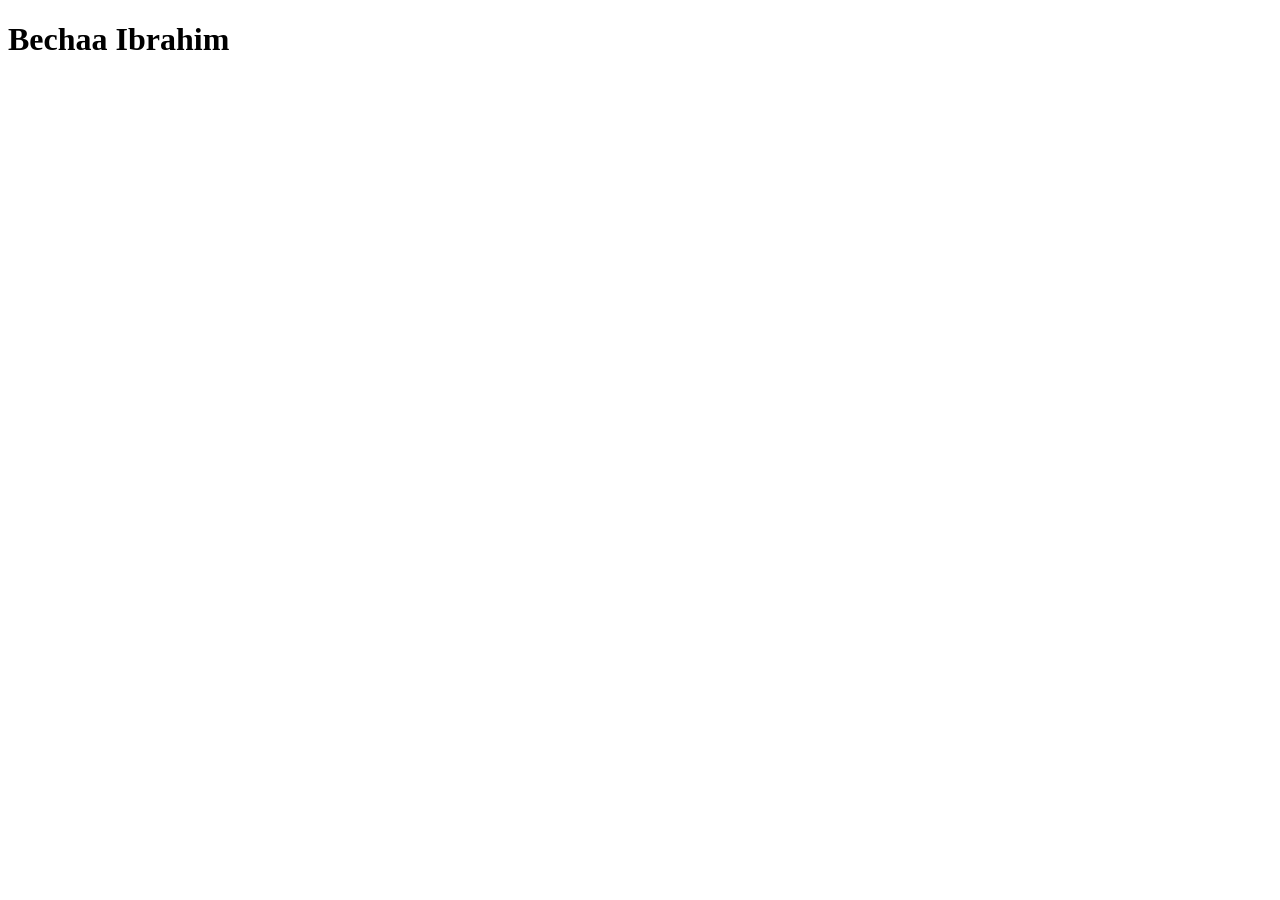
==== index.html @ c3ecd7ba "origin" ====
<!DOCTYPE html>

<html lang="fr">

<head>
    <meta charset="UTF-8">
    <meta name="viewport" content="width=advice-width, intial-scale=1.0">
    <title>À propos | Ibrahim</title>
    <link rel="stylesheet" href="styles.css">
</head>

<body>

    <h1>Bechaa Ibrahim</h1>


</body>













</html>
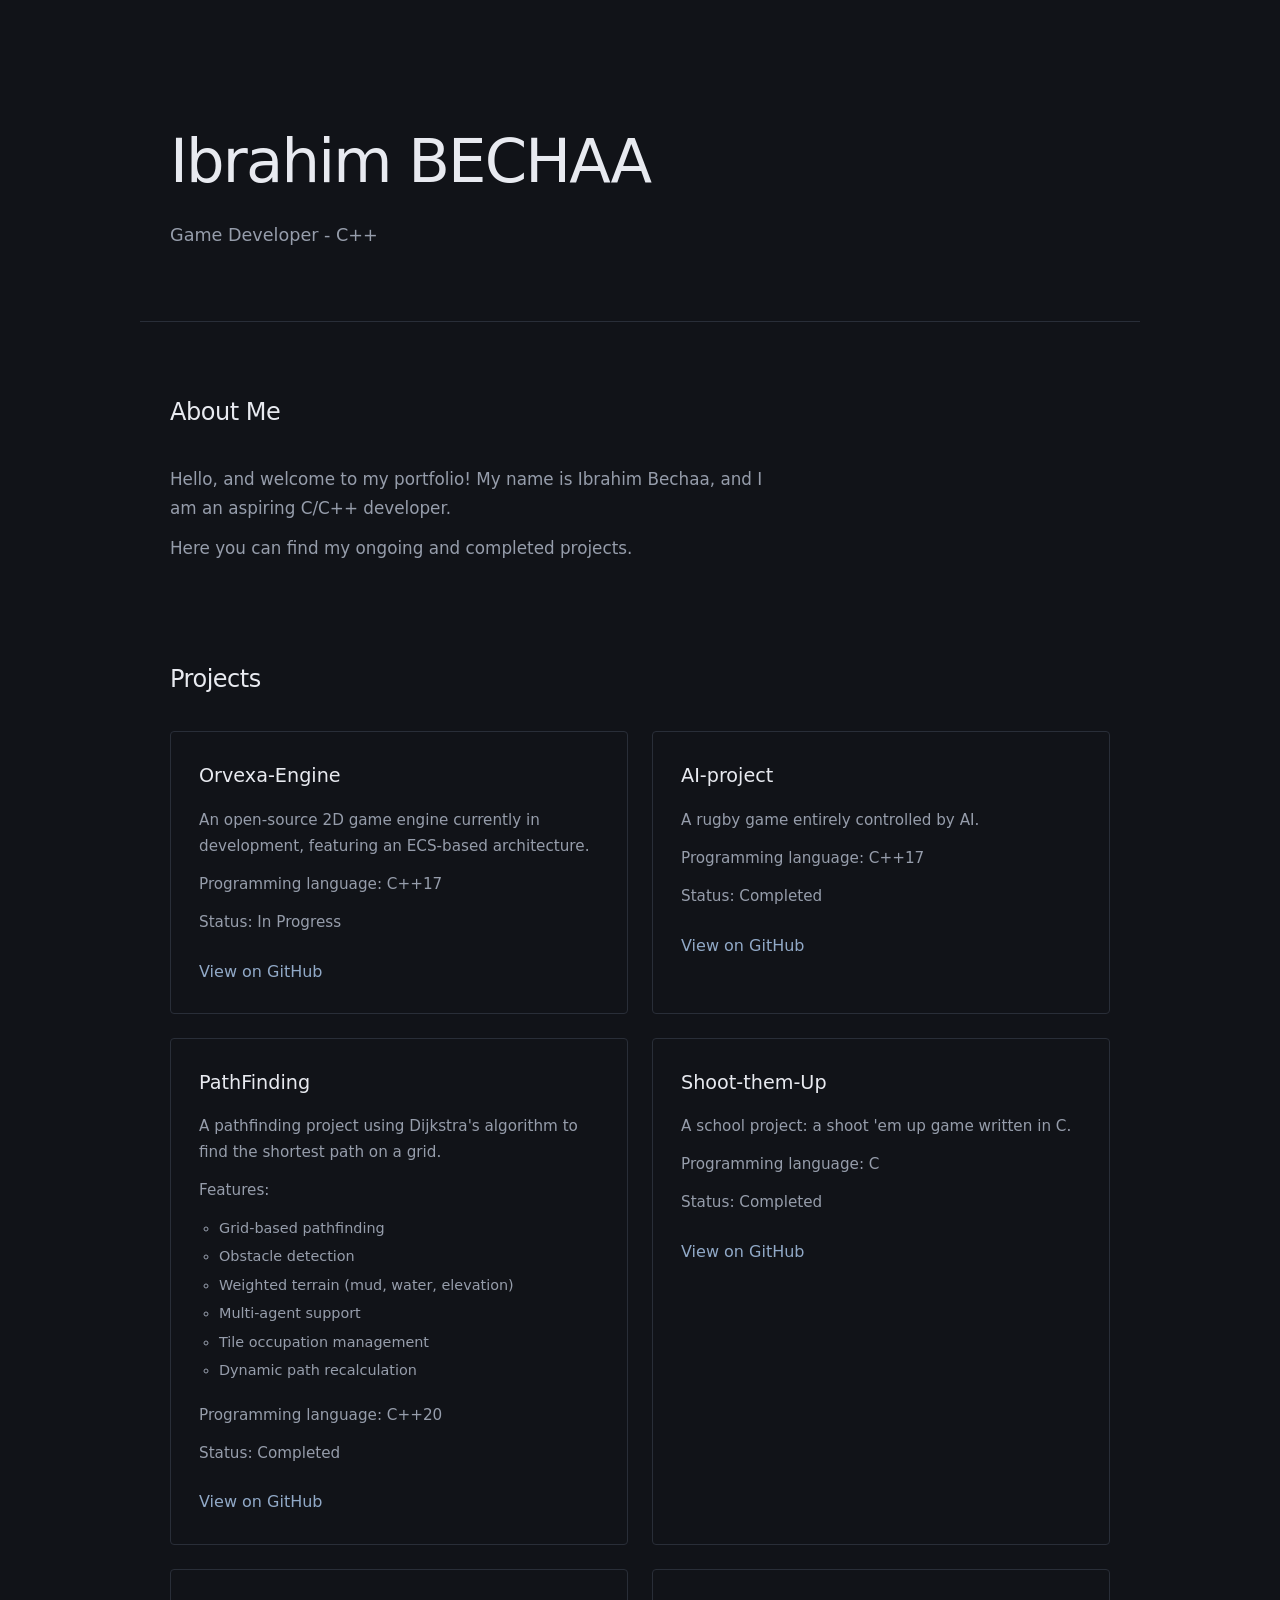
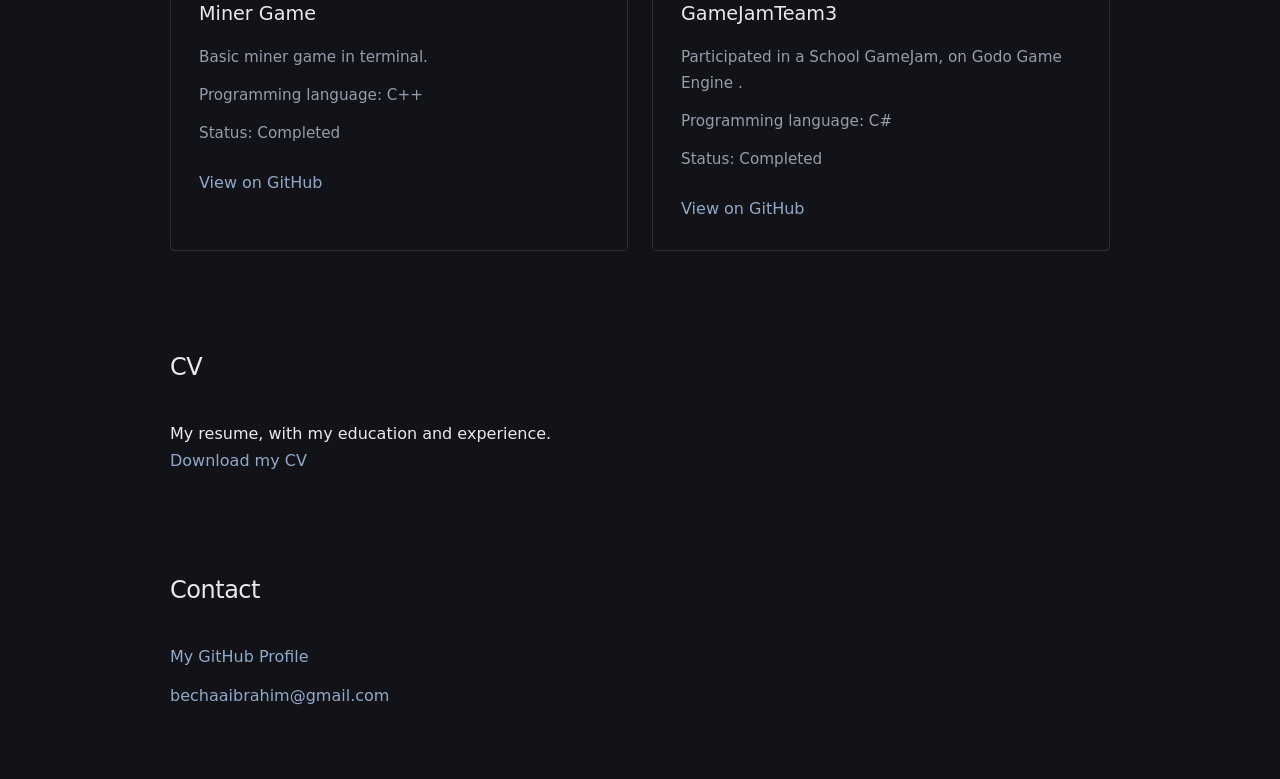
==== commit a407169b: "final commit" ====
--- a/index.html
+++ b/index.html
@@ -1,31 +1,106 @@
 <!DOCTYPE html>
-
-<html lang="fr">
-
+<html lang="en">
 <head>
-    <meta charset="UTF-8">
-    <meta name="viewport" content="width=advice-width, intial-scale=1.0">
-    <title>À propos | Ibrahim</title>
-    <link rel="stylesheet" href="styles.css">
+  <meta charset="UTF-8">
+  <meta name="viewport" content="width=device-width, initial-scale=1.0">
+  <link rel="stylesheet" href="styles.css">
+  <title>Ibrahim BECHAA - Game Developer</title>
 </head>
-
 <body>
 
-    <h1>Bechaa Ibrahim</h1>
+  <header>
+    <h1>Ibrahim BECHAA</h1>
+    <p>Game Developer - C++</p>
+  </header>
+
+  <main>
+
+    <section id="about">
+      <h2>About Me</h2>
+      <p>Hello, and welcome to my portfolio! My name is Ibrahim Bechaa, and I am an aspiring C/C++ developer.</p>
+      <p>Here you can find my ongoing and completed projects.</p>
+    </section>
+
+    <section id="projects">
+      <h2>Projects</h2>
+      <ul>
+
+        <li>
+          <h3>Orvexa-Engine</h3>
+          <p>An open-source 2D game engine currently in development, featuring an ECS-based architecture.</p>
+          <p>Programming language: C++17</p>
+          <p>Status: In Progress</p>
+          <a href="https://github.com/Slyzerr/Orvexa-Engine">View on GitHub</a>
+        </li>
+
+        <li>
+          <h3>AI-project</h3>
+          <p>A rugby game entirely controlled by AI.</p>
+          <p>Programming language: C++17</p>
+          <p>Status: Completed</p>
+          <a href="https://github.com/Slyzerr/AI-project">View on GitHub</a>
+        </li>
+
+        <li>
+          <h3>PathFinding</h3>
+          <p>A pathfinding project using Dijkstra's algorithm to find the shortest path on a grid.</p>
+          <p>Features:</p>
+          <ul>
+            <li>Grid-based pathfinding</li>
+            <li>Obstacle detection</li>
+            <li>Weighted terrain (mud, water, elevation)</li>
+            <li>Multi-agent support</li>
+            <li>Tile occupation management</li>
+            <li>Dynamic path recalculation</li>
+          </ul>
+          <p>Programming language: C++20</p>
+          <p>Status: Completed</p>
+          <a href="https://github.com/Slyzerr/PathFinding">View on GitHub</a>
+        </li>
+
+        <li>
+          <h3>Shoot-them-Up</h3>
+          <p>A school project: a shoot 'em up game written in C.</p>
+          <p>Programming language: C</p>
+          <p>Status: Completed</p>
+          <a href="https://github.com/Slyzerr/Shoot-them-Up">View on GitHub</a>
+        </li>
+
+        <li>
+          <h3>Miner Game</h3>
+          <p>Basic miner game in terminal.</p>
+          <p>Programming language: C++</p>
+          <p>Status: Completed</p>
+          <a href="https://github.com/Slyzerr/miner">View on GitHub</a>
+        </li>
+
+        <li>
+          <h3>GameJamTeam3</h3>
+          <p>Participated in a School GameJam, on Godo Game Engine .</p>
+          <p>Programming language: C#</p>
+          <p>Status: Completed</p>
+          <a href="https://github.com/Slyzerr/GameJamTeam3">View on GitHub</a>
+        </li>
+
+      </ul>
+    </section>
 
 
-</body>
+    <section id="cv">
+      <h2>CV</h2>
+      <p>My resume, with my education and experience.</p>
+      <a href="CV Ibrahim Bechaa.pdf" target="_blank" rel="noopener">Download my CV</a>
+    </section>
 
 
 
+    <section id="contact">
+      <h2>Contact</h2>
+      <a href="https://github.com/Slyzerr">My GitHub Profile</a>
+      <p><a href="mailto:bechaaibrahim@gmail.com">bechaaibrahim@gmail.com</a></p>
+    </section>
 
+  </main>
 
-
-
-
-
-
-
-
-
+</body>
 </html>
--- a/styles.css
+++ b/styles.css
@@ -0,0 +1,178 @@
+:root {
+  --background: #111318;
+  --text: #e8eaf0;
+  --text-muted: #969dab;
+  --accent: #91a9c7;
+  --accent-hover: #c3d6ee;
+  --border: #292e38;
+}
+
+* {
+  margin: 0;
+  padding: 0;
+  box-sizing: border-box;
+}
+
+html {
+  scroll-behavior: smooth;
+}
+
+body {
+  background-color: var(--background);
+  color: var(--text);
+  font-family: "Inter", "Segoe UI", system-ui, sans-serif;
+  line-height: 1.7;
+  min-height: 100vh;
+}
+
+header {
+  max-width: 1000px;
+  margin: auto;
+  padding: 110px 30px 70px;
+  border-bottom: 1px solid var(--border);
+}
+
+header h1 {
+  font-size: clamp(2.5rem, 6vw, 3.8rem);
+  font-weight: 500;
+  letter-spacing: -0.03em;
+  margin-bottom: 8px;
+}
+
+header p {
+  color: var(--text-muted);
+  font-size: 1.1rem;
+}
+
+
+main {
+  max-width: 1000px;
+  margin: auto;
+  padding: 70px 30px;
+}
+
+section {
+  margin-bottom: 96px;
+  scroll-margin-top: 30px;
+}
+
+section:last-child {
+  margin-bottom: 0;
+}
+
+section h2 {
+  font-size: 1.5rem;
+  font-weight: 500;
+  margin-bottom: 32px;
+  letter-spacing: -0.02em;
+}
+
+
+#about p {
+  max-width: 600px;
+  color: var(--text-muted);
+  font-size: 1.05rem;
+  margin-bottom: 12px;
+}
+
+
+#projects > ul {
+  list-style: none;
+  display: grid;
+  grid-template-columns: repeat(2, minmax(0, 1fr));
+  gap: 24px;
+}
+
+#projects > ul > li {
+  border: 1px solid var(--border);
+  border-radius: 4px;
+  padding: 28px;
+}
+
+#projects h3 {
+  font-size: 1.2rem;
+  font-weight: 500;
+  margin-bottom: 15px;
+}
+
+#projects p {
+  color: var(--text-muted);
+  font-size: 0.95rem;
+  margin-bottom: 12px;
+}
+
+/* Features list */
+
+#projects li ul {
+  margin: 10px 0 20px 20px;
+  color: var(--text-muted);
+  font-size: 0.9rem;
+}
+
+#projects li ul li {
+  margin-bottom: 4px;
+}
+
+/* Links */
+
+a {
+  color: var(--accent);
+  text-decoration: none;
+  font-weight: 500;
+  transition: color 0.2s ease;
+}
+
+a:hover {
+  color: var(--accent-hover);
+  text-decoration: underline;
+  text-underline-offset: 4px;
+}
+
+#projects > ul > li > a {
+  display: inline-block;
+  margin-top: 10px;
+}
+
+
+#contact p {
+  color: var(--text-muted);
+  margin-top: 12px;
+}
+
+
+a:focus-visible {
+  outline: 2px solid var(--accent);
+  outline-offset: 4px;
+}
+
+@media (prefers-reduced-motion: reduce) {
+  *,
+  *::before,
+  *::after {
+    scroll-behavior: auto !important;
+    transition-duration: 0.01ms !important;
+  }
+}
+
+
+@media (max-width: 650px) {
+  header {
+    padding: 70px 22px 45px;
+  }
+
+  main {
+    padding: 45px 22px;
+  }
+
+  section {
+    margin-bottom: 60px;
+  }
+
+  #projects > ul {
+    grid-template-columns: 1fr;
+  }
+
+  #projects > ul > li {
+    padding: 22px;
+  }
+}
